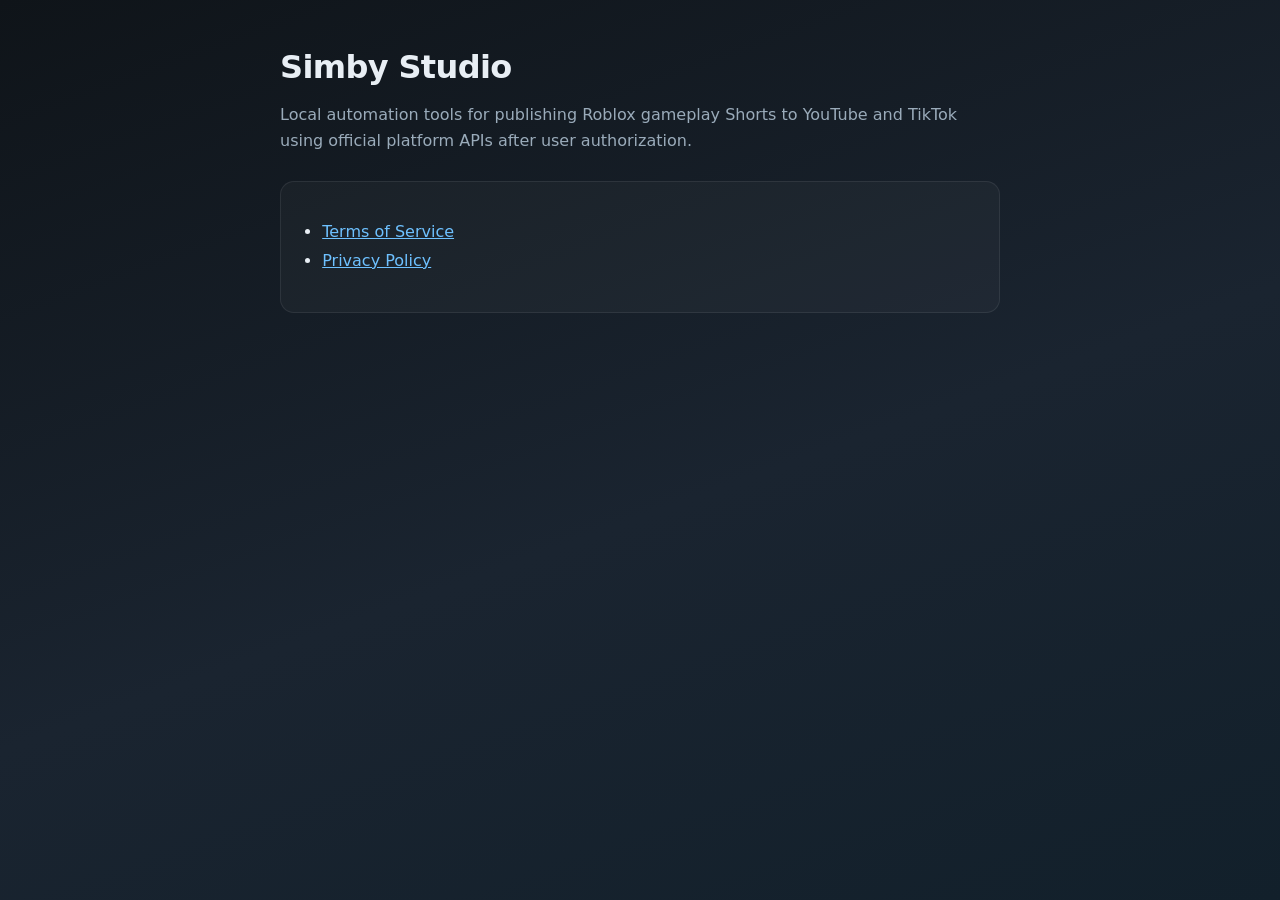
==== index.html @ 473ed8bf "Add Simby Studio Terms and Privacy pages for TikTok app URLs." ====
<!DOCTYPE html>
<html lang="en">
<head>
  <meta charset="utf-8" />
  <meta name="viewport" content="width=device-width, initial-scale=1" />
  <title>Simby Studio</title>
  <style>
    :root { color-scheme: light; --bg:#0f1419; --fg:#e8eef4; --muted:#9aabba; --accent:#6ec1ff; }
    body { margin:0; font-family: ui-sans-serif, system-ui, -apple-system, Segoe UI, Roboto, Helvetica, Arial, sans-serif; background:linear-gradient(160deg,#0f1419 0%,#1a2430 55%,#12202b 100%); color:var(--fg); min-height:100vh; }
    main { max-width:720px; margin:0 auto; padding:48px 20px 80px; }
    h1 { font-size:2rem; letter-spacing:-0.02em; margin:0 0 12px; }
    p { color:var(--muted); line-height:1.6; }
    a { color:var(--accent); }
    ul { line-height:1.8; padding-left:1.2rem; }
    .card { margin-top:28px; padding:20px 22px; border:1px solid rgba(255,255,255,.08); border-radius:14px; background:rgba(255,255,255,.03); }
  </style>
</head>
<body>
  <main>
    <h1>Simby Studio</h1>
    <p>Local automation tools for publishing Roblox gameplay Shorts to YouTube and TikTok using official platform APIs after user authorization.</p>
    <div class="card">
      <ul>
        <li><a href="./terms/">Terms of Service</a></li>
        <li><a href="./privacy/">Privacy Policy</a></li>
      </ul>
    </div>
  </main>
</body>
</html>
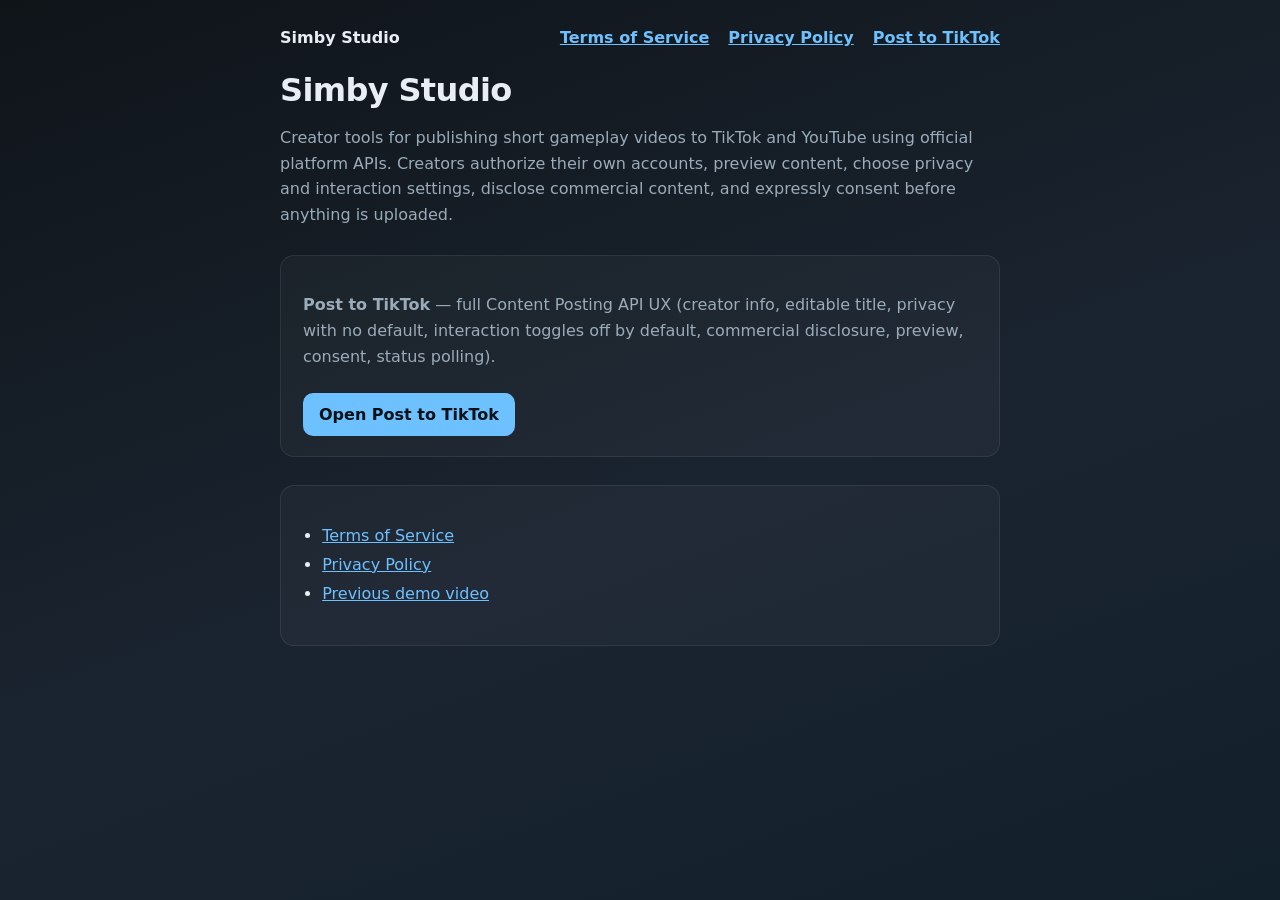
==== commit 6741baf8: "Fix TikTok Content Posting UX for audit resubmit. Privacy has no default, interactions off by defaul" ====
--- a/index.html
+++ b/index.html
@@ -7,22 +7,39 @@
   <style>
     :root { color-scheme: light; --bg:#0f1419; --fg:#e8eef4; --muted:#9aabba; --accent:#6ec1ff; }
     body { margin:0; font-family: ui-sans-serif, system-ui, -apple-system, Segoe UI, Roboto, Helvetica, Arial, sans-serif; background:linear-gradient(160deg,#0f1419 0%,#1a2430 55%,#12202b 100%); color:var(--fg); min-height:100vh; }
-    main { max-width:720px; margin:0 auto; padding:48px 20px 80px; }
+    header { max-width:720px; margin:0 auto; padding:28px 20px 0; display:flex; justify-content:space-between; gap:12px; flex-wrap:wrap; align-items:center; }
+    header nav a { color:var(--accent); margin-left:14px; font-weight:600; }
+    main { max-width:720px; margin:0 auto; padding:24px 20px 80px; }
     h1 { font-size:2rem; letter-spacing:-0.02em; margin:0 0 12px; }
     p { color:var(--muted); line-height:1.6; }
     a { color:var(--accent); }
     ul { line-height:1.8; padding-left:1.2rem; }
     .card { margin-top:28px; padding:20px 22px; border:1px solid rgba(255,255,255,.08); border-radius:14px; background:rgba(255,255,255,.03); }
+    .cta { display:inline-block; margin-top:8px; padding:12px 16px; border-radius:10px; background:var(--accent); color:#081018; font-weight:700; text-decoration:none; }
   </style>
 </head>
 <body>
+  <header>
+    <strong>Simby Studio</strong>
+    <!-- App Review: Privacy Policy + Terms must be visible without opening a menu -->
+    <nav>
+      <a href="./terms/">Terms of Service</a>
+      <a href="./privacy/">Privacy Policy</a>
+      <a href="./post/">Post to TikTok</a>
+    </nav>
+  </header>
   <main>
     <h1>Simby Studio</h1>
-    <p>Local automation tools for publishing Roblox gameplay Shorts to YouTube and TikTok using official platform APIs after user authorization.</p>
+    <p>Creator tools for publishing short gameplay videos to TikTok and YouTube using official platform APIs. Creators authorize their own accounts, preview content, choose privacy and interaction settings, disclose commercial content, and expressly consent before anything is uploaded.</p>
+    <div class="card">
+      <p><strong>Post to TikTok</strong> — full Content Posting API UX (creator info, editable title, privacy with no default, interaction toggles off by default, commercial disclosure, preview, consent, status polling).</p>
+      <a class="cta" href="./post/">Open Post to TikTok</a>
+    </div>
     <div class="card">
       <ul>
         <li><a href="./terms/">Terms of Service</a></li>
         <li><a href="./privacy/">Privacy Policy</a></li>
+        <li><a href="./demo/simby_studio_ui_login_upload_demo.mp4">Previous demo video</a></li>
       </ul>
     </div>
   </main>
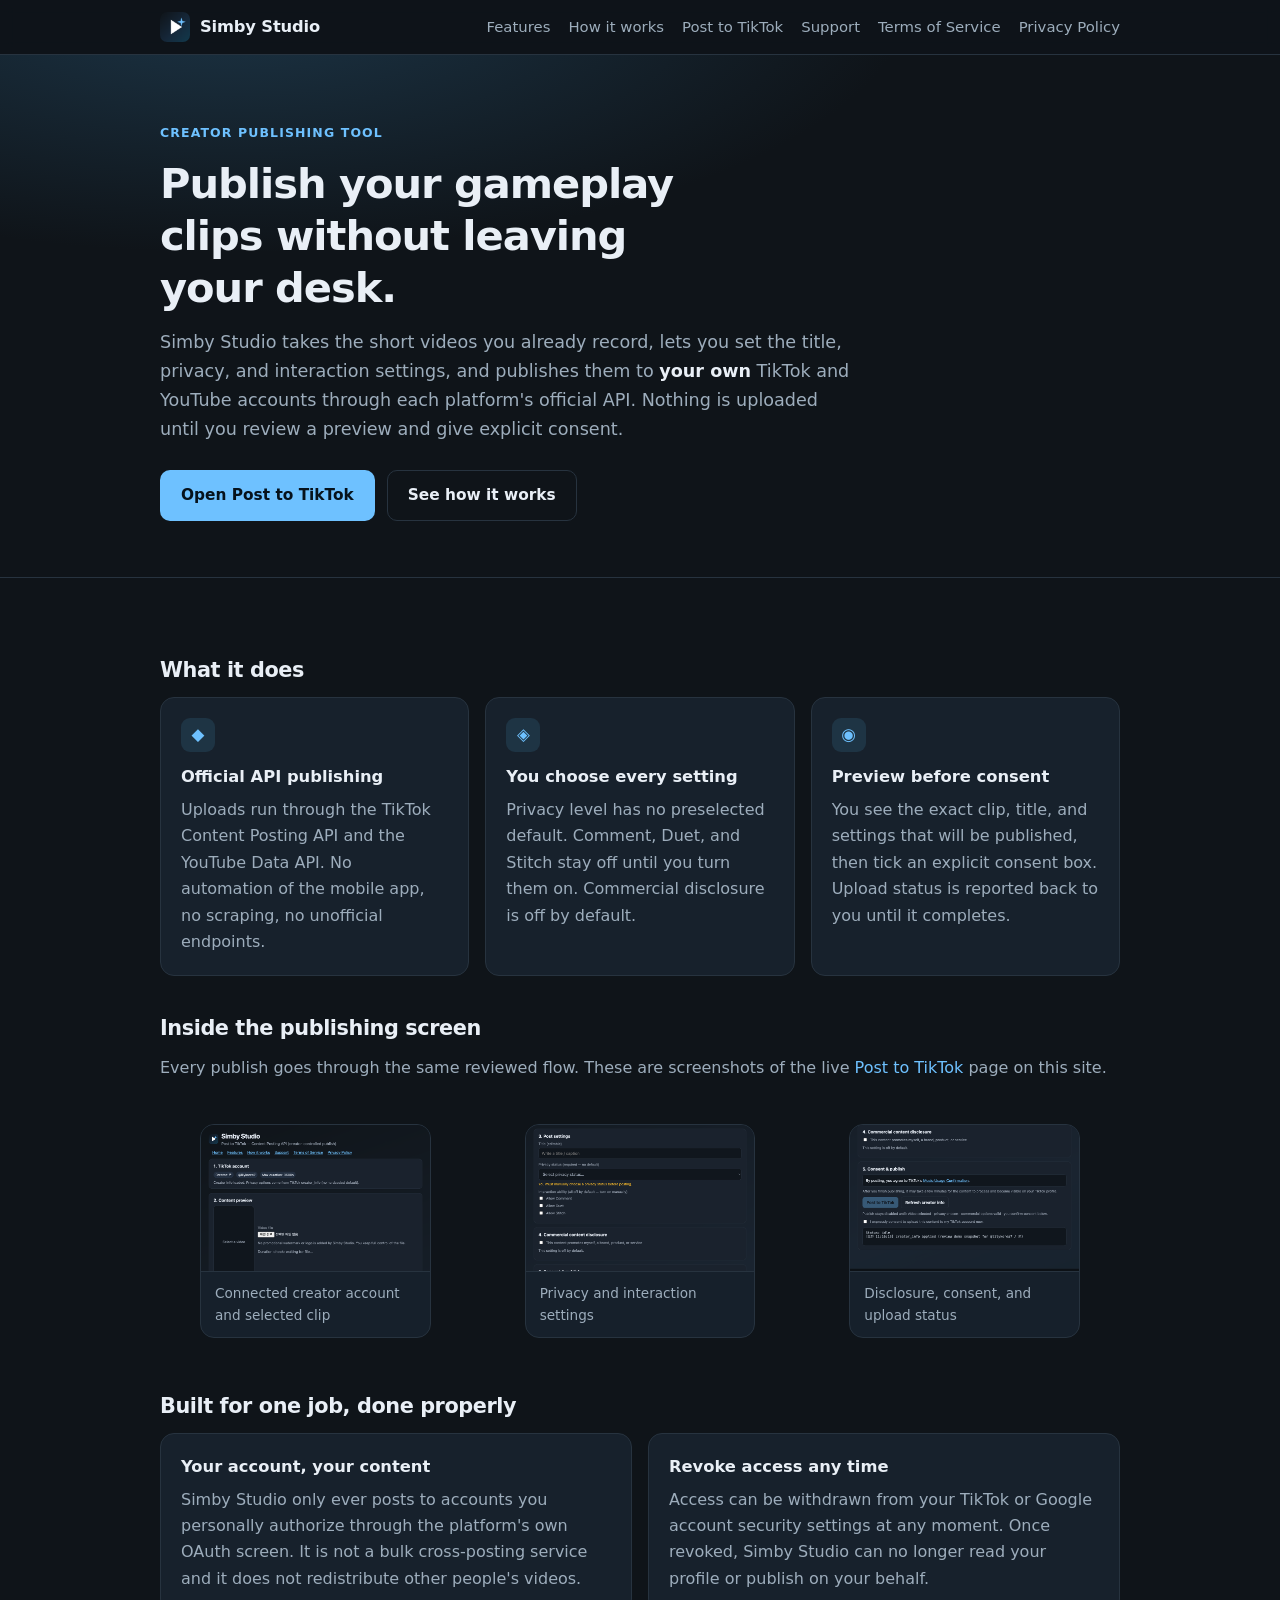
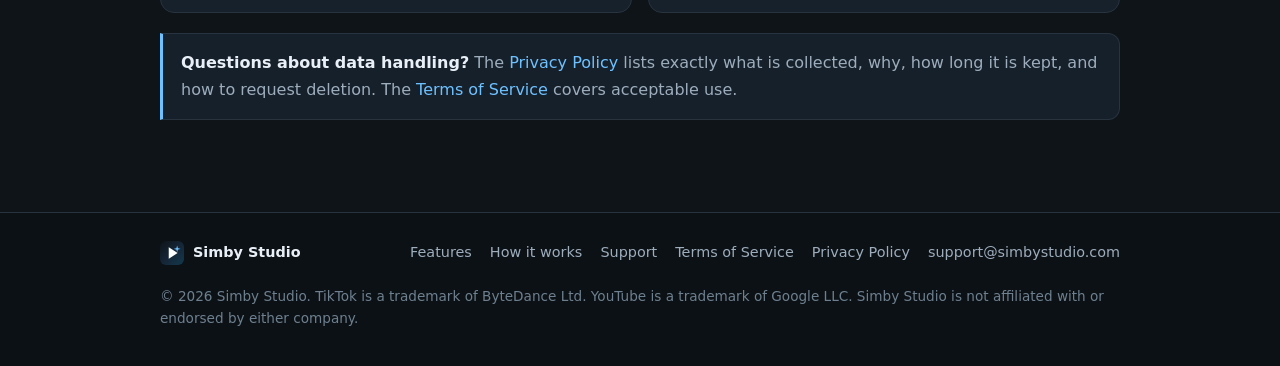
==== commit 2f1ff684: "Build out the full Simby Studio site for TikTok app review The previous submission was rejected for " ====
--- a/index.html
+++ b/index.html
@@ -4,44 +4,118 @@
   <meta charset="utf-8" />
   <meta name="viewport" content="width=device-width, initial-scale=1" />
   <title>Simby Studio</title>
-  <style>
-    :root { color-scheme: light; --bg:#0f1419; --fg:#e8eef4; --muted:#9aabba; --accent:#6ec1ff; }
-    body { margin:0; font-family: ui-sans-serif, system-ui, -apple-system, Segoe UI, Roboto, Helvetica, Arial, sans-serif; background:linear-gradient(160deg,#0f1419 0%,#1a2430 55%,#12202b 100%); color:var(--fg); min-height:100vh; }
-    header { max-width:720px; margin:0 auto; padding:28px 20px 0; display:flex; justify-content:space-between; gap:12px; flex-wrap:wrap; align-items:center; }
-    header nav a { color:var(--accent); margin-left:14px; font-weight:600; }
-    main { max-width:720px; margin:0 auto; padding:24px 20px 80px; }
-    h1 { font-size:2rem; letter-spacing:-0.02em; margin:0 0 12px; }
-    p { color:var(--muted); line-height:1.6; }
-    a { color:var(--accent); }
-    ul { line-height:1.8; padding-left:1.2rem; }
-    .card { margin-top:28px; padding:20px 22px; border:1px solid rgba(255,255,255,.08); border-radius:14px; background:rgba(255,255,255,.03); }
-    .cta { display:inline-block; margin-top:8px; padding:12px 16px; border-radius:10px; background:var(--accent); color:#081018; font-weight:700; text-decoration:none; }
-  </style>
+  <meta name="description" content="Simby Studio is a creator tool that publishes your own short gameplay videos to your own TikTok and YouTube accounts through the official platform APIs, with full control over privacy, interactions, and commercial disclosure." />
+  <link rel="icon" href="favicon.ico" sizes="any" />
+  <link rel="icon" type="image/png" sizes="192x192" href="icon-192.png" />
+  <link rel="apple-touch-icon" href="icon-192.png" />
+  <meta property="og:title" content="Simby Studio" />
+  <meta property="og:description" content="Publish your own short gameplay videos to TikTok and YouTube through the official platform APIs." />
+  <meta property="og:image" content="icon-512.png" />
+  <meta property="og:type" content="website" />
+  <link rel="stylesheet" href="assets/site.css" />
 </head>
 <body>
-  <header>
-    <strong>Simby Studio</strong>
-    <!-- App Review: Privacy Policy + Terms must be visible without opening a menu -->
-    <nav>
-      <a href="./terms/">Terms of Service</a>
-      <a href="./privacy/">Privacy Policy</a>
-      <a href="./post/">Post to TikTok</a>
-    </nav>
+  <header class="site-header">
+    <div class="inner">
+      <a class="brand" href="./">
+        <img src="icon-192.png" alt="Simby Studio" width="30" height="30" />
+        <span>Simby Studio</span>
+      </a>
+      <nav class="site-nav">
+        <a href="features/">Features</a>
+        <a href="how-it-works/">How it works</a>
+        <a href="post/">Post to TikTok</a>
+        <a href="support/">Support</a>
+        <a href="terms/">Terms of Service</a>
+        <a href="privacy-policy/">Privacy Policy</a>
+      </nav>
+    </div>
   </header>
+
   <main>
-    <h1>Simby Studio</h1>
-    <p>Creator tools for publishing short gameplay videos to TikTok and YouTube using official platform APIs. Creators authorize their own accounts, preview content, choose privacy and interaction settings, disclose commercial content, and expressly consent before anything is uploaded.</p>
-    <div class="card">
-      <p><strong>Post to TikTok</strong> — full Content Posting API UX (creator info, editable title, privacy with no default, interaction toggles off by default, commercial disclosure, preview, consent, status polling).</p>
-      <a class="cta" href="./post/">Open Post to TikTok</a>
-    </div>
-    <div class="card">
-      <ul>
-        <li><a href="./terms/">Terms of Service</a></li>
-        <li><a href="./privacy/">Privacy Policy</a></li>
-        <li><a href="./demo/simby_studio_ui_login_upload_demo.mp4">Previous demo video</a></li>
-      </ul>
+    <section class="hero">
+      <div class="wrap">
+        <span class="eyebrow">Creator publishing tool</span>
+        <h1>Publish your gameplay clips without leaving your desk.</h1>
+        <p class="lead">Simby Studio takes the short videos you already record, lets you set the title, privacy, and interaction settings, and publishes them to <strong>your own</strong> TikTok and YouTube accounts through each platform's official API. Nothing is uploaded until you review a preview and give explicit consent.</p>
+        <div class="cta-row">
+          <a class="btn btn-primary" href="post/">Open Post to TikTok</a>
+          <a class="btn btn-ghost" href="how-it-works/">See how it works</a>
+        </div>
+      </div>
+    </section>
+
+    <div class="wrap">
+      <h2>What it does</h2>
+      <div class="grid grid-3">
+        <div class="card">
+          <div class="ico">◆</div>
+          <h3>Official API publishing</h3>
+          <p>Uploads run through the TikTok Content Posting API and the YouTube Data API. No automation of the mobile app, no scraping, no unofficial endpoints.</p>
+        </div>
+        <div class="card">
+          <div class="ico">◈</div>
+          <h3>You choose every setting</h3>
+          <p>Privacy level has no preselected default. Comment, Duet, and Stitch stay off until you turn them on. Commercial disclosure is off by default.</p>
+        </div>
+        <div class="card">
+          <div class="ico">◉</div>
+          <h3>Preview before consent</h3>
+          <p>You see the exact clip, title, and settings that will be published, then tick an explicit consent box. Upload status is reported back to you until it completes.</p>
+        </div>
+      </div>
+
+      <h2>Inside the publishing screen</h2>
+      <p>Every publish goes through the same reviewed flow. These are screenshots of the live <a href="post/">Post to TikTok</a> page on this site.</p>
+      <div class="shots">
+        <figure class="shot">
+          <img src="assets/shot-1.png" alt="Simby Studio publishing screen showing the connected TikTok creator account and the selected video" width="900" height="575" loading="lazy" />
+          <figcaption>Connected creator account and selected clip</figcaption>
+        </figure>
+        <figure class="shot">
+          <img src="assets/shot-2.png" alt="Privacy level selector with no default and interaction toggles that are off by default" width="900" height="575" loading="lazy" />
+          <figcaption>Privacy and interaction settings</figcaption>
+        </figure>
+        <figure class="shot">
+          <img src="assets/shot-3.png" alt="Commercial content disclosure, consent checkbox, and upload status log" width="900" height="575" loading="lazy" />
+          <figcaption>Disclosure, consent, and upload status</figcaption>
+        </figure>
+      </div>
+
+      <h2>Built for one job, done properly</h2>
+      <div class="grid grid-2">
+        <div class="card">
+          <h3>Your account, your content</h3>
+          <p>Simby Studio only ever posts to accounts you personally authorize through the platform's own OAuth screen. It is not a bulk cross-posting service and it does not redistribute other people's videos.</p>
+        </div>
+        <div class="card">
+          <h3>Revoke access any time</h3>
+          <p>Access can be withdrawn from your TikTok or Google account security settings at any moment. Once revoked, Simby Studio can no longer read your profile or publish on your behalf.</p>
+        </div>
+      </div>
+
+      <div class="callout">
+        <p><strong>Questions about data handling?</strong> The <a href="privacy-policy/">Privacy Policy</a> lists exactly what is collected, why, how long it is kept, and how to request deletion. The <a href="terms/">Terms of Service</a> covers acceptable use.</p>
+      </div>
     </div>
   </main>
+
+  <footer class="site-footer">
+    <div class="inner">
+      <div class="fbrand">
+        <img src="icon-192.png" alt="Simby Studio" width="24" height="24" />
+        <span>Simby Studio</span>
+      </div>
+      <nav>
+        <a href="features/">Features</a>
+        <a href="how-it-works/">How it works</a>
+        <a href="support/">Support</a>
+        <a href="terms/">Terms of Service</a>
+        <a href="privacy-policy/">Privacy Policy</a>
+        <a href="mailto:support@simbystudio.com">support@simbystudio.com</a>
+      </nav>
+      <p class="copy">© 2026 Simby Studio. TikTok is a trademark of ByteDance Ltd. YouTube is a trademark of Google LLC. Simby Studio is not affiliated with or endorsed by either company.</p>
+    </div>
+  </footer>
 </body>
 </html>
--- a/assets/site.css
+++ b/assets/site.css
@@ -0,0 +1,255 @@
+:root {
+  color-scheme: dark;
+  --bg: #0f1419;
+  --bg-2: #16202b;
+  --card: #17212c;
+  --line: #27333f;
+  --fg: #e9eff6;
+  --muted: #9dadbc;
+  --accent: #6ec1ff;
+  --accent-ink: #06121c;
+  --ok: #3ecf8e;
+  --maxw: 1000px;
+}
+
+* { box-sizing: border-box; }
+
+html { scroll-behavior: smooth; }
+
+body {
+  margin: 0;
+  font-family: ui-sans-serif, system-ui, -apple-system, "Segoe UI", Roboto, Helvetica, Arial, "Apple SD Gothic Neo", sans-serif;
+  background: var(--bg);
+  color: var(--fg);
+  line-height: 1.65;
+  -webkit-font-smoothing: antialiased;
+  display: flex;
+  flex-direction: column;
+  min-height: 100vh;
+}
+
+a { color: var(--accent); text-decoration: none; }
+a:hover { text-decoration: underline; }
+
+/* ---------- header ---------- */
+
+.site-header {
+  border-bottom: 1px solid var(--line);
+  background: rgba(15, 20, 25, .92);
+  backdrop-filter: saturate(140%) blur(8px);
+  position: sticky;
+  top: 0;
+  z-index: 20;
+}
+
+.site-header .inner {
+  max-width: var(--maxw);
+  margin: 0 auto;
+  padding: 12px 20px;
+  display: flex;
+  align-items: center;
+  justify-content: space-between;
+  gap: 16px;
+  flex-wrap: wrap;
+}
+
+.brand {
+  display: flex;
+  align-items: center;
+  gap: 10px;
+  color: var(--fg);
+  font-weight: 700;
+  font-size: 1.02rem;
+  letter-spacing: -.01em;
+}
+.brand:hover { text-decoration: none; }
+.brand img { display: block; border-radius: 7px; }
+
+.site-nav {
+  display: flex;
+  align-items: center;
+  gap: 18px;
+  flex-wrap: wrap;
+  font-size: .93rem;
+}
+.site-nav a { color: var(--muted); font-weight: 500; }
+.site-nav a:hover, .site-nav a[aria-current="page"] { color: var(--fg); }
+
+/* ---------- layout ---------- */
+
+main { flex: 1 0 auto; }
+
+.wrap {
+  max-width: var(--maxw);
+  margin: 0 auto;
+  padding: 40px 20px 72px;
+}
+
+.wrap.narrow { max-width: 760px; }
+
+h1 { font-size: 2.1rem; line-height: 1.25; letter-spacing: -.025em; margin: 0 0 14px; }
+h2 { font-size: 1.3rem; letter-spacing: -.02em; margin: 2.2rem 0 .6rem; }
+h3 { font-size: 1.02rem; margin: 0 0 6px; }
+p { color: var(--muted); margin: 0 0 14px; }
+li { color: var(--muted); }
+strong { color: var(--fg); }
+
+.lead { font-size: 1.1rem; color: var(--muted); max-width: 62ch; }
+
+/* ---------- hero ---------- */
+
+.hero {
+  border-bottom: 1px solid var(--line);
+  background: radial-gradient(1100px 420px at 18% -12%, #1c3547 0%, transparent 62%), var(--bg);
+}
+.hero .wrap { padding-top: 64px; padding-bottom: 56px; }
+.hero h1 { font-size: 2.6rem; max-width: 18ch; }
+
+.eyebrow {
+  display: inline-block;
+  font-size: .78rem;
+  font-weight: 700;
+  letter-spacing: .09em;
+  text-transform: uppercase;
+  color: var(--accent);
+  margin-bottom: 14px;
+}
+
+.cta-row { display: flex; gap: 12px; flex-wrap: wrap; margin-top: 26px; }
+
+.btn {
+  display: inline-block;
+  padding: 12px 20px;
+  border-radius: 10px;
+  font-weight: 700;
+  font-size: .96rem;
+  border: 1px solid transparent;
+}
+.btn:hover { text-decoration: none; }
+.btn-primary { background: var(--accent); color: var(--accent-ink); }
+.btn-primary:hover { background: #8ccfff; }
+.btn-ghost { border-color: var(--line); color: var(--fg); background: transparent; }
+.btn-ghost:hover { border-color: var(--accent); }
+
+/* ---------- grid / cards ---------- */
+
+.grid { display: grid; gap: 16px; }
+.grid-3 { grid-template-columns: repeat(3, 1fr); }
+.grid-2 { grid-template-columns: repeat(2, 1fr); }
+
+.card {
+  background: var(--card);
+  border: 1px solid var(--line);
+  border-radius: 14px;
+  padding: 20px;
+}
+.card p:last-child { margin-bottom: 0; }
+
+.card .ico {
+  width: 34px; height: 34px;
+  display: flex; align-items: center; justify-content: center;
+  border-radius: 9px;
+  background: #1e3444;
+  color: var(--accent);
+  font-size: 1.05rem;
+  margin-bottom: 12px;
+}
+
+/* ---------- steps ---------- */
+
+.steps { counter-reset: step; display: grid; gap: 14px; margin: 22px 0 0; padding: 0; list-style: none; }
+.steps > li {
+  counter-increment: step;
+  background: var(--card);
+  border: 1px solid var(--line);
+  border-radius: 14px;
+  padding: 18px 20px 18px 62px;
+  position: relative;
+  color: var(--muted);
+}
+.steps > li::before {
+  content: counter(step);
+  position: absolute;
+  left: 18px; top: 18px;
+  width: 28px; height: 28px;
+  border-radius: 50%;
+  background: var(--accent);
+  color: var(--accent-ink);
+  font-weight: 800;
+  font-size: .88rem;
+  display: flex; align-items: center; justify-content: center;
+}
+.steps h3 { color: var(--fg); }
+
+/* ---------- shots ---------- */
+
+.shots { display: grid; grid-template-columns: repeat(3, 1fr); gap: 14px; margin-top: 26px; }
+.shot {
+  border: 1px solid var(--line);
+  border-radius: 14px;
+  overflow: hidden;
+  background: var(--bg-2);
+}
+.shot img { display: block; width: 100%; height: auto; }
+.shot figcaption { padding: 10px 14px; font-size: .85rem; color: var(--muted); border-top: 1px solid var(--line); }
+
+/* ---------- misc blocks ---------- */
+
+.callout {
+  border: 1px solid var(--line);
+  border-left: 3px solid var(--accent);
+  background: var(--bg-2);
+  border-radius: 0 12px 12px 0;
+  padding: 16px 18px;
+  margin: 20px 0;
+}
+.callout p:last-child { margin-bottom: 0; }
+
+table.data { width: 100%; border-collapse: collapse; margin: 14px 0 20px; font-size: .94rem; }
+table.data th, table.data td { text-align: left; padding: 11px 12px; border-bottom: 1px solid var(--line); vertical-align: top; }
+table.data th { color: var(--fg); font-weight: 700; }
+table.data td { color: var(--muted); }
+
+.faq { border-top: 1px solid var(--line); margin-top: 8px; }
+.faq details { border-bottom: 1px solid var(--line); padding: 14px 0; }
+.faq summary { cursor: pointer; font-weight: 600; color: var(--fg); list-style: none; }
+.faq summary::-webkit-details-marker { display: none; }
+.faq summary::before { content: "+ "; color: var(--accent); font-weight: 800; }
+.faq details[open] summary::before { content: "− "; }
+.faq p { margin: 10px 0 0; }
+
+.meta { color: #8698a8; font-size: .92rem; }
+
+/* ---------- footer ---------- */
+
+.site-footer {
+  flex-shrink: 0;
+  border-top: 1px solid var(--line);
+  background: #0c1116;
+}
+.site-footer .inner {
+  max-width: var(--maxw);
+  margin: 0 auto;
+  padding: 28px 20px 36px;
+  display: flex;
+  justify-content: space-between;
+  gap: 20px;
+  flex-wrap: wrap;
+  font-size: .9rem;
+}
+.site-footer .fbrand { display: flex; align-items: center; gap: 9px; color: var(--fg); font-weight: 700; }
+.site-footer .fbrand img { display: block; border-radius: 6px; }
+.site-footer nav { display: flex; gap: 18px; flex-wrap: wrap; align-items: center; }
+.site-footer nav a { color: var(--muted); }
+.site-footer nav a:hover { color: var(--fg); }
+.site-footer .copy { color: #6e808f; width: 100%; margin: 0; font-size: .85rem; }
+
+/* ---------- responsive ---------- */
+
+@media (max-width: 780px) {
+  .grid-3, .grid-2, .shots { grid-template-columns: 1fr; }
+  .hero h1 { font-size: 2rem; }
+  h1 { font-size: 1.8rem; }
+  .site-header .inner { padding: 10px 16px; }
+  .site-nav { gap: 14px; font-size: .88rem; }
+}
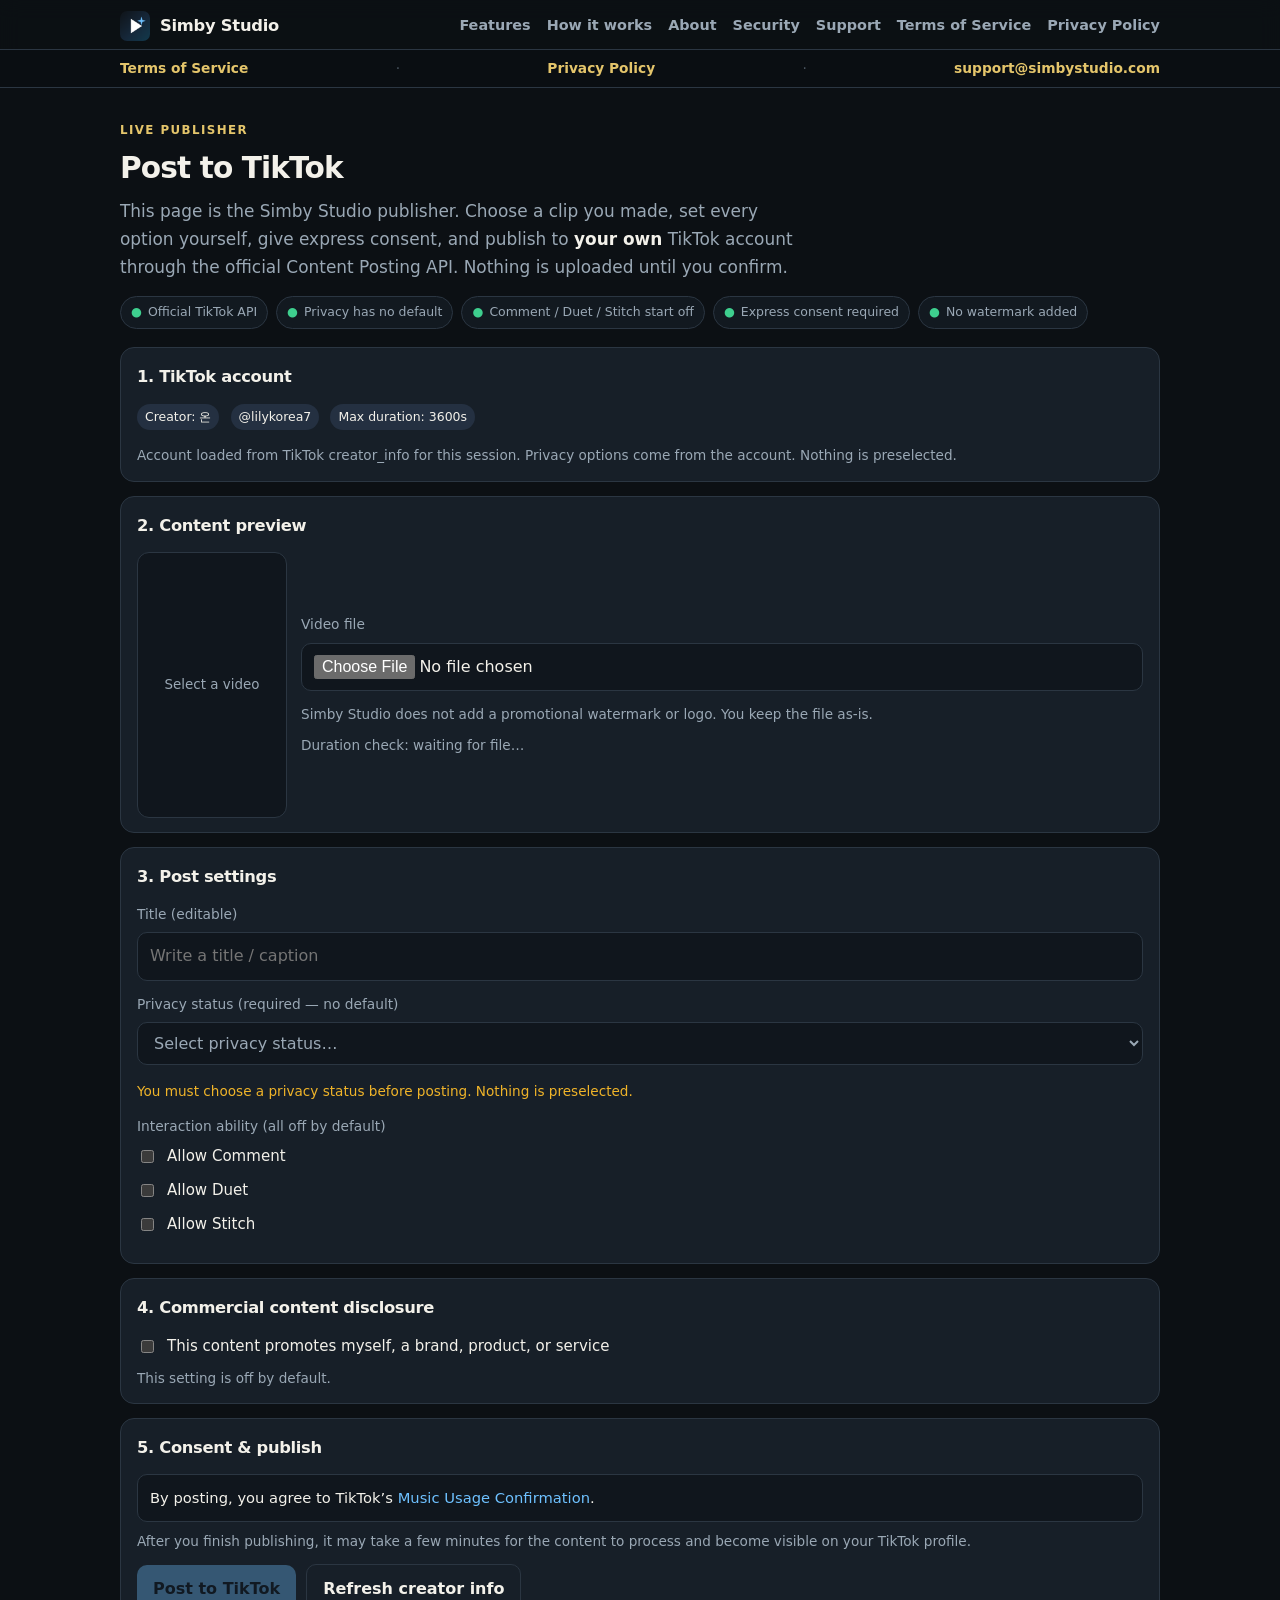
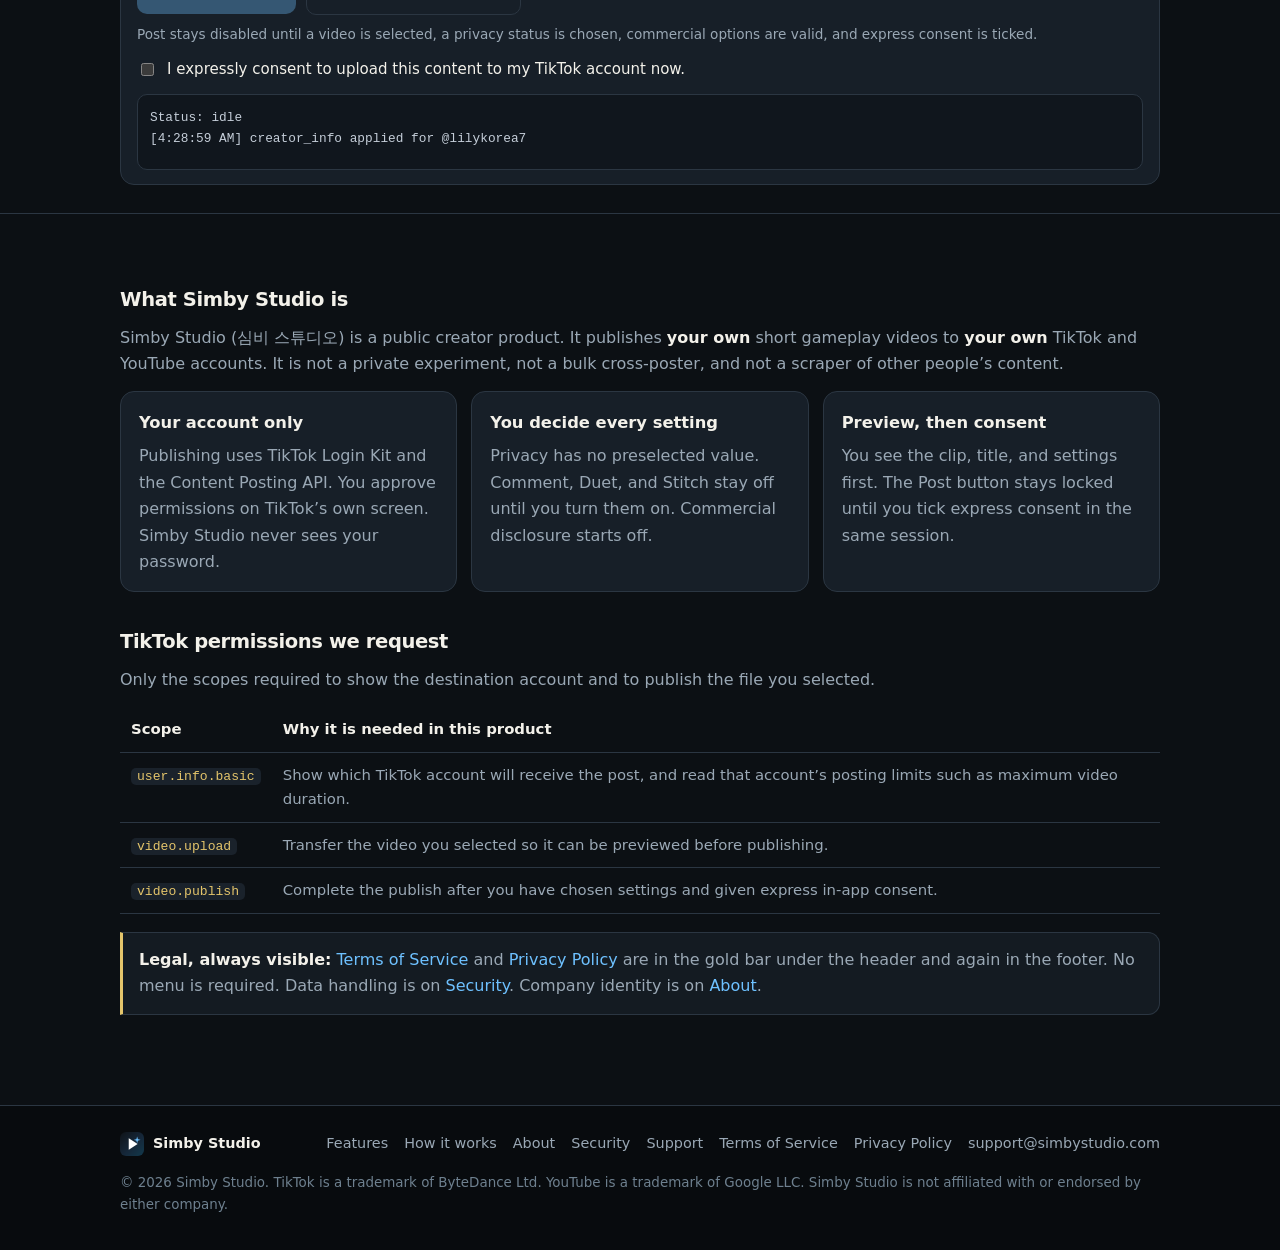
==== commit ea8ef2d9: "Make the homepage the live TikTok publisher for app review. Reviewers rejected the site as a landing" ====
--- a/index.html
+++ b/index.html
@@ -4,98 +4,217 @@
   <meta charset="utf-8" />
   <meta name="viewport" content="width=device-width, initial-scale=1" />
   <title>Simby Studio</title>
-  <meta name="description" content="Simby Studio is a creator tool that publishes your own short gameplay videos to your own TikTok and YouTube accounts through the official platform APIs, with full control over privacy, interactions, and commercial disclosure." />
+  <meta name="description" content="Simby Studio is a live creator publisher. Post your own gameplay clips to your own TikTok account through the official Content Posting API, with no default privacy, off-by-default interactions, commercial disclosure, preview, and express consent." />
+  <link rel="canonical" href="https://simbystudio.com/" />
   <link rel="icon" href="favicon.ico" sizes="any" />
   <link rel="icon" type="image/png" sizes="192x192" href="icon-192.png" />
   <link rel="apple-touch-icon" href="icon-192.png" />
   <meta property="og:title" content="Simby Studio" />
-  <meta property="og:description" content="Publish your own short gameplay videos to TikTok and YouTube through the official platform APIs." />
-  <meta property="og:image" content="icon-512.png" />
+  <meta property="og:description" content="Live publisher for your own TikTok account. Official Content Posting API. You choose every setting." />
+  <meta property="og:image" content="https://simbystudio.com/icon-512.png" />
   <meta property="og:type" content="website" />
+  <meta property="og:url" content="https://simbystudio.com/" />
   <link rel="stylesheet" href="assets/site.css" />
+  <link rel="stylesheet" href="assets/publisher.css" />
+  <script type="application/ld+json">
+  {
+    "@context": "https://schema.org",
+    "@type": "SoftwareApplication",
+    "name": "Simby Studio",
+    "alternateName": "심비 스튜디오",
+    "url": "https://simbystudio.com",
+    "applicationCategory": "MultimediaApplication",
+    "operatingSystem": "Web, macOS, Windows",
+    "description": "Creator tool that publishes your own short gameplay videos to your own TikTok and YouTube accounts through official platform APIs.",
+    "offers": { "@type": "Offer", "price": "0", "priceCurrency": "USD" },
+    "publisher": {
+      "@type": "Organization",
+      "name": "Simby Studio",
+      "url": "https://simbystudio.com",
+      "email": "support@simbystudio.com"
+    }
+  }
+  </script>
 </head>
 <body>
+  <a class="skip" href="#publisher">Skip to publisher</a>
+
   <header class="site-header">
     <div class="inner">
-      <a class="brand" href="./">
-        <img src="icon-192.png" alt="Simby Studio" width="30" height="30" />
+      <a class="brand" href="./" aria-current="page">
+        <img src="icon-192.png" alt="" width="30" height="30" />
         <span>Simby Studio</span>
       </a>
-      <nav class="site-nav">
+      <nav class="site-nav" aria-label="Primary">
         <a href="features/">Features</a>
         <a href="how-it-works/">How it works</a>
-        <a href="post/">Post to TikTok</a>
+        <a href="about/">About</a>
+        <a href="security/">Security</a>
         <a href="support/">Support</a>
         <a href="terms/">Terms of Service</a>
         <a href="privacy-policy/">Privacy Policy</a>
       </nav>
     </div>
+    <div class="legal-bar">
+      <div class="inner">
+        <a href="terms/">Terms of Service</a>
+        <span class="sep" aria-hidden="true">·</span>
+        <a href="privacy-policy/">Privacy Policy</a>
+        <span class="sep" aria-hidden="true">·</span>
+        <a href="mailto:support@simbystudio.com">support@simbystudio.com</a>
+      </div>
+    </div>
   </header>
 
   <main>
-    <section class="hero">
+    <section class="product-stage">
       <div class="wrap">
-        <span class="eyebrow">Creator publishing tool</span>
-        <h1>Publish your gameplay clips without leaving your desk.</h1>
-        <p class="lead">Simby Studio takes the short videos you already record, lets you set the title, privacy, and interaction settings, and publishes them to <strong>your own</strong> TikTok and YouTube accounts through each platform's official API. Nothing is uploaded until you review a preview and give explicit consent.</p>
-        <div class="cta-row">
-          <a class="btn btn-primary" href="post/">Open Post to TikTok</a>
-          <a class="btn btn-ghost" href="how-it-works/">See how it works</a>
+        <div class="product-head">
+          <span class="kicker">Live publisher</span>
+          <h1>Post to TikTok</h1>
+          <p class="lead">This page is the Simby Studio publisher. Choose a clip you made, set every option yourself, give express consent, and publish to <strong>your own</strong> TikTok account through the official Content Posting API. Nothing is uploaded until you confirm.</p>
+          <div class="trust-row">
+            <span class="chip"><b>●</b> Official TikTok API</span>
+            <span class="chip"><b>●</b> Privacy has no default</span>
+            <span class="chip"><b>●</b> Comment / Duet / Stitch start off</span>
+            <span class="chip"><b>●</b> Express consent required</span>
+            <span class="chip"><b>●</b> No watermark added</span>
+          </div>
+        </div>
+
+        <div id="publisher" class="pub">
+          <section class="pub-card" id="creatorCard">
+            <h2>1. TikTok account</h2>
+            <div>
+              <span class="pub-pill" id="nickPill">Creator: —</span>
+              <span class="pub-pill" id="userPill">@—</span>
+              <span class="pub-pill" id="durPill">Max duration: —</span>
+            </div>
+            <p class="pub-note" id="creatorNote">Loading creator info from TikTok…</p>
+            <p class="pub-warn" id="capWarn" hidden>Posting limit reached for this creator. Try again later.</p>
+          </section>
+
+          <section class="pub-card">
+            <h2>2. Content preview</h2>
+            <div class="pub-preview">
+              <div class="pub-thumb" id="thumb">
+                <video id="previewVideo" muted playsinline controls preload="metadata" hidden></video>
+                <span id="thumbLabel">Select a video</span>
+              </div>
+              <div>
+                <div class="pub-row">
+                  <label class="field" for="file">Video file</label>
+                  <input id="file" type="file" accept="video/*" />
+                </div>
+                <p class="pub-note">Simby Studio does not add a promotional watermark or logo. You keep the file as-is.</p>
+                <p class="pub-note" id="durationLine">Duration check: waiting for file…</p>
+              </div>
+            </div>
+          </section>
+
+          <section class="pub-card">
+            <h2>3. Post settings</h2>
+            <div class="pub-row">
+              <label class="field" for="title">Title (editable)</label>
+              <input id="title" type="text" maxlength="2200" placeholder="Write a title / caption" value="" />
+            </div>
+            <div class="pub-row">
+              <label class="field" for="privacy">Privacy status (required — no default)</label>
+              <select id="privacy" required>
+                <option value="" selected disabled>Select privacy status…</option>
+              </select>
+              <span class="pub-warn" id="privacyHint">You must choose a privacy status before posting. Nothing is preselected.</span>
+            </div>
+            <div class="pub-row">
+              <label class="field">Interaction ability (all off by default)</label>
+              <div class="pub-toggles">
+                <label class="pub-toggle"><input type="checkbox" id="allowComment" /> <span>Allow Comment</span></label>
+                <label class="pub-toggle"><input type="checkbox" id="allowDuet" /> <span>Allow Duet</span></label>
+                <label class="pub-toggle"><input type="checkbox" id="allowStitch" /> <span>Allow Stitch</span></label>
+              </div>
+            </div>
+          </section>
+
+          <section class="pub-card">
+            <h2>4. Commercial content disclosure</h2>
+            <label class="pub-toggle">
+              <input type="checkbox" id="commercialToggle" />
+              <span>This content promotes myself, a brand, product, or service</span>
+            </label>
+            <p class="pub-note">This setting is off by default.</p>
+            <div class="pub-brand" id="brandBox">
+              <label class="pub-toggle"><input type="checkbox" id="yourBrand" /> <span>Your brand — promoting yourself / your business (labeled “Promotional content”)</span></label>
+              <label class="pub-toggle"><input type="checkbox" id="brandedContent" /> <span>Branded content — promoting another brand / third party (labeled “Paid partnership”)</span></label>
+              <p class="pub-warn" id="brandHint" hidden>Indicate whether the content promotes yourself, a third party, or both.</p>
+              <p class="pub-warn" id="privateBrandWarn" hidden>Branded content visibility cannot be set to private.</p>
+            </div>
+          </section>
+
+          <section class="pub-card">
+            <h2>5. Consent &amp; publish</h2>
+            <div class="pub-declare" id="declareText">
+              By posting, you agree to TikTok’s
+              <a href="https://www.tiktok.com/legal/page/global/music-usage-confirmation/en" target="_blank" rel="noopener">Music Usage Confirmation</a>.
+            </div>
+            <p class="pub-note">After you finish publishing, it may take a few minutes for the content to process and become visible on your TikTok profile.</p>
+            <div class="pub-actions">
+              <button class="primary" id="publishBtn" type="button" disabled>Post to TikTok</button>
+              <button class="ghost" id="refreshBtn" type="button">Refresh creator info</button>
+            </div>
+            <p class="pub-note" id="gateNote">Post stays disabled until a video is selected, a privacy status is chosen, commercial options are valid, and express consent is ticked.</p>
+            <label class="pub-toggle" style="margin-top:12px">
+              <input type="checkbox" id="expressConsent" />
+              <span>I expressly consent to upload this content to my TikTok account now.</span>
+            </label>
+            <div class="pub-log" id="statusLog">Status: idle</div>
+          </section>
         </div>
       </div>
     </section>
 
     <div class="wrap">
-      <h2>What it does</h2>
+      <h2>What Simby Studio is</h2>
+      <p>Simby Studio (심비 스튜디오) is a public creator product. It publishes <strong>your own</strong> short gameplay videos to <strong>your own</strong> TikTok and YouTube accounts. It is not a private experiment, not a bulk cross-poster, and not a scraper of other people’s content.</p>
+
       <div class="grid grid-3">
         <div class="card">
-          <div class="ico">◆</div>
-          <h3>Official API publishing</h3>
-          <p>Uploads run through the TikTok Content Posting API and the YouTube Data API. No automation of the mobile app, no scraping, no unofficial endpoints.</p>
+          <h3>Your account only</h3>
+          <p>Publishing uses TikTok Login Kit and the Content Posting API. You approve permissions on TikTok’s own screen. Simby Studio never sees your password.</p>
         </div>
         <div class="card">
-          <div class="ico">◈</div>
-          <h3>You choose every setting</h3>
-          <p>Privacy level has no preselected default. Comment, Duet, and Stitch stay off until you turn them on. Commercial disclosure is off by default.</p>
+          <h3>You decide every setting</h3>
+          <p>Privacy has no preselected value. Comment, Duet, and Stitch stay off until you turn them on. Commercial disclosure starts off.</p>
         </div>
         <div class="card">
-          <div class="ico">◉</div>
-          <h3>Preview before consent</h3>
-          <p>You see the exact clip, title, and settings that will be published, then tick an explicit consent box. Upload status is reported back to you until it completes.</p>
-        </div>
-      </div>
-
-      <h2>Inside the publishing screen</h2>
-      <p>Every publish goes through the same reviewed flow. These are screenshots of the live <a href="post/">Post to TikTok</a> page on this site.</p>
-      <div class="shots">
-        <figure class="shot">
-          <img src="assets/shot-1.png" alt="Simby Studio publishing screen showing the connected TikTok creator account and the selected video" width="900" height="575" loading="lazy" />
-          <figcaption>Connected creator account and selected clip</figcaption>
-        </figure>
-        <figure class="shot">
-          <img src="assets/shot-2.png" alt="Privacy level selector with no default and interaction toggles that are off by default" width="900" height="575" loading="lazy" />
-          <figcaption>Privacy and interaction settings</figcaption>
-        </figure>
-        <figure class="shot">
-          <img src="assets/shot-3.png" alt="Commercial content disclosure, consent checkbox, and upload status log" width="900" height="575" loading="lazy" />
-          <figcaption>Disclosure, consent, and upload status</figcaption>
-        </figure>
-      </div>
-
-      <h2>Built for one job, done properly</h2>
-      <div class="grid grid-2">
-        <div class="card">
-          <h3>Your account, your content</h3>
-          <p>Simby Studio only ever posts to accounts you personally authorize through the platform's own OAuth screen. It is not a bulk cross-posting service and it does not redistribute other people's videos.</p>
-        </div>
-        <div class="card">
-          <h3>Revoke access any time</h3>
-          <p>Access can be withdrawn from your TikTok or Google account security settings at any moment. Once revoked, Simby Studio can no longer read your profile or publish on your behalf.</p>
-        </div>
-      </div>
+          <h3>Preview, then consent</h3>
+          <p>You see the clip, title, and settings first. The Post button stays locked until you tick express consent in the same session.</p>
+        </div>
+      </div>
+
+      <h2>TikTok permissions we request</h2>
+      <p>Only the scopes required to show the destination account and to publish the file you selected.</p>
+      <table class="data">
+        <thead>
+          <tr><th>Scope</th><th>Why it is needed in this product</th></tr>
+        </thead>
+        <tbody>
+          <tr>
+            <td><code>user.info.basic</code></td>
+            <td>Show which TikTok account will receive the post, and read that account’s posting limits such as maximum video duration.</td>
+          </tr>
+          <tr>
+            <td><code>video.upload</code></td>
+            <td>Transfer the video you selected so it can be previewed before publishing.</td>
+          </tr>
+          <tr>
+            <td><code>video.publish</code></td>
+            <td>Complete the publish after you have chosen settings and given express in-app consent.</td>
+          </tr>
+        </tbody>
+      </table>
 
       <div class="callout">
-        <p><strong>Questions about data handling?</strong> The <a href="privacy-policy/">Privacy Policy</a> lists exactly what is collected, why, how long it is kept, and how to request deletion. The <a href="terms/">Terms of Service</a> covers acceptable use.</p>
+        <p><strong>Legal, always visible:</strong> <a href="terms/">Terms of Service</a> and <a href="privacy-policy/">Privacy Policy</a> are in the gold bar under the header and again in the footer. No menu is required. Data handling is on <a href="security/">Security</a>. Company identity is on <a href="about/">About</a>.</p>
       </div>
     </div>
   </main>
@@ -103,12 +222,14 @@
   <footer class="site-footer">
     <div class="inner">
       <div class="fbrand">
-        <img src="icon-192.png" alt="Simby Studio" width="24" height="24" />
+        <img src="icon-192.png" alt="" width="24" height="24" />
         <span>Simby Studio</span>
       </div>
-      <nav>
+      <nav aria-label="Footer">
         <a href="features/">Features</a>
         <a href="how-it-works/">How it works</a>
+        <a href="about/">About</a>
+        <a href="security/">Security</a>
         <a href="support/">Support</a>
         <a href="terms/">Terms of Service</a>
         <a href="privacy-policy/">Privacy Policy</a>
@@ -117,5 +238,6 @@
       <p class="copy">© 2026 Simby Studio. TikTok is a trademark of ByteDance Ltd. YouTube is a trademark of Google LLC. Simby Studio is not affiliated with or endorsed by either company.</p>
     </div>
   </footer>
+  <script src="assets/publisher.js"></script>
 </body>
 </html>
--- a/assets/site.css
+++ b/assets/site.css
@@ -1,19 +1,21 @@
 :root {
   color-scheme: dark;
-  --bg: #0f1419;
-  --bg-2: #16202b;
-  --card: #17212c;
-  --line: #27333f;
-  --fg: #e9eff6;
-  --muted: #9dadbc;
+  --bg: #0c1014;
+  --bg-2: #141b22;
+  --card: #171f28;
+  --line: #2b3642;
+  --fg: #f3f1ea;
+  --muted: #9aa8b5;
   --accent: #6ec1ff;
-  --accent-ink: #06121c;
+  --accent-ink: #071018;
   --ok: #3ecf8e;
-  --maxw: 1000px;
+  --warn: #f0b429;
+  --bad: #ff6b7a;
+  --gold: #e4c56b;
+  --maxw: 1080px;
 }
 
 * { box-sizing: border-box; }
-
 html { scroll-behavior: smooth; }
 
 body {
@@ -31,25 +33,39 @@
 a { color: var(--accent); text-decoration: none; }
 a:hover { text-decoration: underline; }
 
-/* ---------- header ---------- */
+.skip {
+  position: absolute;
+  left: -999px;
+  top: 8px;
+}
+.skip:focus {
+  left: 8px;
+  z-index: 80;
+  background: var(--accent);
+  color: var(--accent-ink);
+  padding: 8px 12px;
+  border-radius: 8px;
+}
+
+/* ---------- header: never a hamburger. links wrap in place. ---------- */
 
 .site-header {
   border-bottom: 1px solid var(--line);
-  background: rgba(15, 20, 25, .92);
-  backdrop-filter: saturate(140%) blur(8px);
+  background: rgba(12, 16, 20, .94);
+  backdrop-filter: saturate(140%) blur(10px);
   position: sticky;
   top: 0;
-  z-index: 20;
+  z-index: 30;
 }
 
 .site-header .inner {
   max-width: var(--maxw);
   margin: 0 auto;
-  padding: 12px 20px;
+  padding: 11px 20px 8px;
   display: flex;
   align-items: center;
   justify-content: space-between;
-  gap: 16px;
+  gap: 14px;
   flex-wrap: wrap;
 }
 
@@ -58,9 +74,9 @@
   align-items: center;
   gap: 10px;
   color: var(--fg);
-  font-weight: 700;
+  font-weight: 750;
   font-size: 1.02rem;
-  letter-spacing: -.01em;
+  letter-spacing: -.015em;
 }
 .brand:hover { text-decoration: none; }
 .brand img { display: block; border-radius: 7px; }
@@ -68,12 +84,32 @@
 .site-nav {
   display: flex;
   align-items: center;
-  gap: 18px;
-  flex-wrap: wrap;
-  font-size: .93rem;
-}
-.site-nav a { color: var(--muted); font-weight: 500; }
-.site-nav a:hover, .site-nav a[aria-current="page"] { color: var(--fg); }
+  gap: 14px 16px;
+  flex-wrap: wrap;
+  font-size: .9rem;
+}
+.site-nav a { color: var(--muted); font-weight: 550; }
+.site-nav a:hover,
+.site-nav a[aria-current="page"] { color: var(--fg); text-decoration: none; }
+
+/* Legal links stay visible without opening any menu — TikTok review requirement */
+.legal-bar {
+  border-top: 1px solid var(--line);
+  background: #0a0e12;
+}
+.legal-bar .inner {
+  max-width: var(--maxw);
+  margin: 0 auto;
+  padding: 7px 20px;
+  display: flex;
+  flex-wrap: wrap;
+  gap: 8px 18px;
+  align-items: center;
+  font-size: .86rem;
+}
+.legal-bar a { color: var(--gold); font-weight: 650; }
+.legal-bar a:hover { color: #f3dc96; }
+.legal-bar .sep { color: #4a5560; }
 
 /* ---------- layout ---------- */
 
@@ -82,47 +118,81 @@
 .wrap {
   max-width: var(--maxw);
   margin: 0 auto;
-  padding: 40px 20px 72px;
-}
-
+  padding: 36px 20px 72px;
+}
 .wrap.narrow { max-width: 760px; }
 
-h1 { font-size: 2.1rem; line-height: 1.25; letter-spacing: -.025em; margin: 0 0 14px; }
-h2 { font-size: 1.3rem; letter-spacing: -.02em; margin: 2.2rem 0 .6rem; }
+h1 { font-size: 2rem; line-height: 1.22; letter-spacing: -.03em; margin: 0 0 12px; }
+h2 { font-size: 1.22rem; letter-spacing: -.02em; margin: 2.1rem 0 .55rem; }
 h3 { font-size: 1.02rem; margin: 0 0 6px; }
 p { color: var(--muted); margin: 0 0 14px; }
 li { color: var(--muted); }
 strong { color: var(--fg); }
-
-.lead { font-size: 1.1rem; color: var(--muted); max-width: 62ch; }
-
-/* ---------- hero ---------- */
-
-.hero {
+code {
+  font-family: ui-monospace, Menlo, Consolas, monospace;
+  font-size: .88em;
+  color: var(--gold);
+  background: #1a222b;
+  padding: 1px 6px;
+  border-radius: 5px;
+}
+
+.lead { font-size: 1.06rem; color: var(--muted); max-width: 64ch; }
+.meta { color: #8698a8; font-size: .92rem; }
+
+.kicker {
+  display: inline-block;
+  font-size: .74rem;
+  font-weight: 750;
+  letter-spacing: .12em;
+  text-transform: uppercase;
+  color: var(--gold);
+  margin-bottom: 10px;
+}
+
+/* ---------- product stage (homepage IS the app) ---------- */
+
+.product-stage {
   border-bottom: 1px solid var(--line);
-  background: radial-gradient(1100px 420px at 18% -12%, #1c3547 0%, transparent 62%), var(--bg);
-}
-.hero .wrap { padding-top: 64px; padding-bottom: 56px; }
-.hero h1 { font-size: 2.6rem; max-width: 18ch; }
-
-.eyebrow {
-  display: inline-block;
+  background:
+    radial-gradient(900px 380px at 8% -20%, #1a3344 0%, transparent 58%),
+    var(--bg);
+}
+.product-stage .wrap { padding-top: 28px; padding-bottom: 28px; }
+
+.product-head { margin-bottom: 18px; }
+.product-head h1 { font-size: 1.85rem; max-width: none; }
+.product-head .lead { margin-bottom: 0; }
+
+.trust-row {
+  display: flex;
+  flex-wrap: wrap;
+  gap: 8px;
+  margin: 14px 0 4px;
+}
+.chip {
+  display: inline-flex;
+  align-items: center;
+  gap: 6px;
+  padding: 5px 10px;
+  border: 1px solid var(--line);
+  border-radius: 999px;
   font-size: .78rem;
-  font-weight: 700;
-  letter-spacing: .09em;
-  text-transform: uppercase;
-  color: var(--accent);
-  margin-bottom: 14px;
-}
-
-.cta-row { display: flex; gap: 12px; flex-wrap: wrap; margin-top: 26px; }
+  color: var(--muted);
+  background: #121920;
+}
+.chip b { color: var(--ok); font-weight: 750; }
+
+/* ---------- buttons / cards ---------- */
+
+.cta-row { display: flex; gap: 12px; flex-wrap: wrap; margin-top: 18px; }
 
 .btn {
   display: inline-block;
-  padding: 12px 20px;
+  padding: 11px 18px;
   border-radius: 10px;
-  font-weight: 700;
-  font-size: .96rem;
+  font-weight: 750;
+  font-size: .95rem;
   border: 1px solid transparent;
 }
 .btn:hover { text-decoration: none; }
@@ -131,9 +201,7 @@
 .btn-ghost { border-color: var(--line); color: var(--fg); background: transparent; }
 .btn-ghost:hover { border-color: var(--accent); }
 
-/* ---------- grid / cards ---------- */
-
-.grid { display: grid; gap: 16px; }
+.grid { display: grid; gap: 14px; }
 .grid-3 { grid-template-columns: repeat(3, 1fr); }
 .grid-2 { grid-template-columns: repeat(2, 1fr); }
 
@@ -141,115 +209,86 @@
   background: var(--card);
   border: 1px solid var(--line);
   border-radius: 14px;
-  padding: 20px;
+  padding: 18px 18px 16px;
 }
 .card p:last-child { margin-bottom: 0; }
 
-.card .ico {
-  width: 34px; height: 34px;
-  display: flex; align-items: center; justify-content: center;
-  border-radius: 9px;
-  background: #1e3444;
-  color: var(--accent);
-  font-size: 1.05rem;
-  margin-bottom: 12px;
-}
-
-/* ---------- steps ---------- */
-
-.steps { counter-reset: step; display: grid; gap: 14px; margin: 22px 0 0; padding: 0; list-style: none; }
+.steps { counter-reset: step; display: grid; gap: 12px; margin: 18px 0 0; padding: 0; list-style: none; }
 .steps > li {
   counter-increment: step;
   background: var(--card);
   border: 1px solid var(--line);
   border-radius: 14px;
-  padding: 18px 20px 18px 62px;
+  padding: 16px 18px 16px 58px;
   position: relative;
   color: var(--muted);
 }
 .steps > li::before {
   content: counter(step);
   position: absolute;
-  left: 18px; top: 18px;
-  width: 28px; height: 28px;
+  left: 16px; top: 16px;
+  width: 26px; height: 26px;
   border-radius: 50%;
   background: var(--accent);
   color: var(--accent-ink);
   font-weight: 800;
-  font-size: .88rem;
+  font-size: .82rem;
   display: flex; align-items: center; justify-content: center;
 }
 .steps h3 { color: var(--fg); }
 
-/* ---------- shots ---------- */
-
-.shots { display: grid; grid-template-columns: repeat(3, 1fr); gap: 14px; margin-top: 26px; }
-.shot {
-  border: 1px solid var(--line);
-  border-radius: 14px;
-  overflow: hidden;
-  background: var(--bg-2);
-}
-.shot img { display: block; width: 100%; height: auto; }
-.shot figcaption { padding: 10px 14px; font-size: .85rem; color: var(--muted); border-top: 1px solid var(--line); }
-
-/* ---------- misc blocks ---------- */
-
 .callout {
   border: 1px solid var(--line);
-  border-left: 3px solid var(--accent);
+  border-left: 3px solid var(--gold);
   background: var(--bg-2);
   border-radius: 0 12px 12px 0;
-  padding: 16px 18px;
-  margin: 20px 0;
+  padding: 14px 16px;
+  margin: 18px 0;
 }
 .callout p:last-child { margin-bottom: 0; }
 
-table.data { width: 100%; border-collapse: collapse; margin: 14px 0 20px; font-size: .94rem; }
-table.data th, table.data td { text-align: left; padding: 11px 12px; border-bottom: 1px solid var(--line); vertical-align: top; }
-table.data th { color: var(--fg); font-weight: 700; }
+table.data { width: 100%; border-collapse: collapse; margin: 12px 0 18px; font-size: .93rem; }
+table.data th, table.data td { text-align: left; padding: 10px 11px; border-bottom: 1px solid var(--line); vertical-align: top; }
+table.data th { color: var(--fg); font-weight: 750; }
 table.data td { color: var(--muted); }
 
 .faq { border-top: 1px solid var(--line); margin-top: 8px; }
-.faq details { border-bottom: 1px solid var(--line); padding: 14px 0; }
-.faq summary { cursor: pointer; font-weight: 600; color: var(--fg); list-style: none; }
+.faq details { border-bottom: 1px solid var(--line); padding: 13px 0; }
+.faq summary { cursor: pointer; font-weight: 650; color: var(--fg); list-style: none; }
 .faq summary::-webkit-details-marker { display: none; }
 .faq summary::before { content: "+ "; color: var(--accent); font-weight: 800; }
 .faq details[open] summary::before { content: "− "; }
 .faq p { margin: 10px 0 0; }
 
-.meta { color: #8698a8; font-size: .92rem; }
-
 /* ---------- footer ---------- */
 
 .site-footer {
   flex-shrink: 0;
   border-top: 1px solid var(--line);
-  background: #0c1116;
+  background: #080b0e;
 }
 .site-footer .inner {
   max-width: var(--maxw);
   margin: 0 auto;
-  padding: 28px 20px 36px;
+  padding: 26px 20px 34px;
   display: flex;
   justify-content: space-between;
-  gap: 20px;
+  gap: 16px;
   flex-wrap: wrap;
   font-size: .9rem;
 }
-.site-footer .fbrand { display: flex; align-items: center; gap: 9px; color: var(--fg); font-weight: 700; }
+.site-footer .fbrand { display: flex; align-items: center; gap: 9px; color: var(--fg); font-weight: 750; }
 .site-footer .fbrand img { display: block; border-radius: 6px; }
-.site-footer nav { display: flex; gap: 18px; flex-wrap: wrap; align-items: center; }
+.site-footer nav { display: flex; gap: 16px; flex-wrap: wrap; align-items: center; }
 .site-footer nav a { color: var(--muted); }
 .site-footer nav a:hover { color: var(--fg); }
-.site-footer .copy { color: #6e808f; width: 100%; margin: 0; font-size: .85rem; }
-
-/* ---------- responsive ---------- */
+.site-footer .copy { color: #6e808f; width: 100%; margin: 0; font-size: .84rem; }
 
 @media (max-width: 780px) {
-  .grid-3, .grid-2, .shots { grid-template-columns: 1fr; }
-  .hero h1 { font-size: 2rem; }
-  h1 { font-size: 1.8rem; }
-  .site-header .inner { padding: 10px 16px; }
-  .site-nav { gap: 14px; font-size: .88rem; }
-}
+  .grid-3, .grid-2 { grid-template-columns: 1fr; }
+  h1 { font-size: 1.7rem; }
+  .product-head h1 { font-size: 1.55rem; }
+  .site-header .inner { padding: 10px 14px 6px; }
+  .site-nav { gap: 10px 12px; font-size: .84rem; }
+  .legal-bar .inner { padding: 7px 14px; }
+}
--- a/assets/publisher.css
+++ b/assets/publisher.css
@@ -0,0 +1,93 @@
+.pub { display: grid; gap: 14px; }
+.pub-card {
+  background: var(--card);
+  border: 1px solid var(--line);
+  border-radius: 14px;
+  padding: 16px 16px 14px;
+}
+.pub-card h2 { margin: 0 0 12px; font-size: 1.02rem; }
+.pub-row { display: grid; gap: 7px; margin-bottom: 12px; }
+.pub-card label.field { font-size: .86rem; color: var(--muted); }
+.pub-card input[type=text],
+.pub-card textarea,
+.pub-card select,
+.pub-card input[type=file] {
+  width: 100%;
+  background: #10161d;
+  color: var(--fg);
+  border: 1px solid var(--line);
+  border-radius: 10px;
+  padding: 10px 12px;
+  font: inherit;
+}
+.pub-card select:invalid { color: var(--muted); }
+.pub-toggles { display: grid; gap: 9px; }
+.pub-toggle { display: flex; align-items: center; gap: 10px; color: var(--fg); font-size: .94rem; }
+.pub-toggle input:disabled + span { opacity: .45; }
+.pub-preview { display: grid; grid-template-columns: 150px 1fr; gap: 14px; align-items: center; }
+.pub-thumb {
+  width: 150px;
+  height: 266px;
+  border-radius: 12px;
+  background: #10161d;
+  border: 1px solid var(--line);
+  display: flex;
+  align-items: center;
+  justify-content: center;
+  color: var(--muted);
+  font-size: .84rem;
+  overflow: hidden;
+}
+.pub-thumb video { width: 100%; height: 100%; object-fit: cover; }
+.pub-note { color: var(--muted); font-size: .85rem; margin: 8px 0 0; }
+.pub-warn { color: var(--warn); font-size: .85rem; margin: 8px 0 0; }
+.pub-ok { color: var(--ok); }
+.pub-pill {
+  display: inline-block;
+  padding: 3px 8px;
+  border-radius: 999px;
+  background: #243041;
+  color: var(--fg);
+  font-size: .78rem;
+  margin: 0 6px 6px 0;
+}
+.pub-declare {
+  font-size: .92rem;
+  line-height: 1.5;
+  color: var(--fg);
+  background: #10161d;
+  border: 1px solid var(--line);
+  border-radius: 10px;
+  padding: 12px;
+}
+.pub-actions { display: flex; gap: 10px; flex-wrap: wrap; align-items: center; margin-top: 12px; }
+.pub-actions button {
+  border: 0;
+  border-radius: 10px;
+  padding: 11px 16px;
+  font: inherit;
+  font-weight: 750;
+  cursor: pointer;
+}
+.pub-actions .primary { background: var(--accent); color: var(--accent-ink); }
+.pub-actions .primary:disabled { opacity: .35; cursor: not-allowed; }
+.pub-actions .ghost { background: transparent; color: var(--fg); border: 1px solid var(--line); }
+.pub-brand { display: none; gap: 10px; margin-top: 10px; padding: 12px; border: 1px dashed var(--line); border-radius: 10px; }
+.pub-brand.show { display: grid; }
+.pub-log {
+  white-space: pre-wrap;
+  font-family: ui-monospace, Menlo, monospace;
+  font-size: .8rem;
+  color: #c5ced9;
+  background: #10161d;
+  border-radius: 10px;
+  padding: 12px;
+  min-height: 76px;
+  border: 1px solid var(--line);
+  margin-top: 12px;
+}
+
+@media (max-width: 640px) {
+  .pub-preview { grid-template-columns: 1fr; }
+  .pub-thumb { width: 100%; height: 220px; }
+}
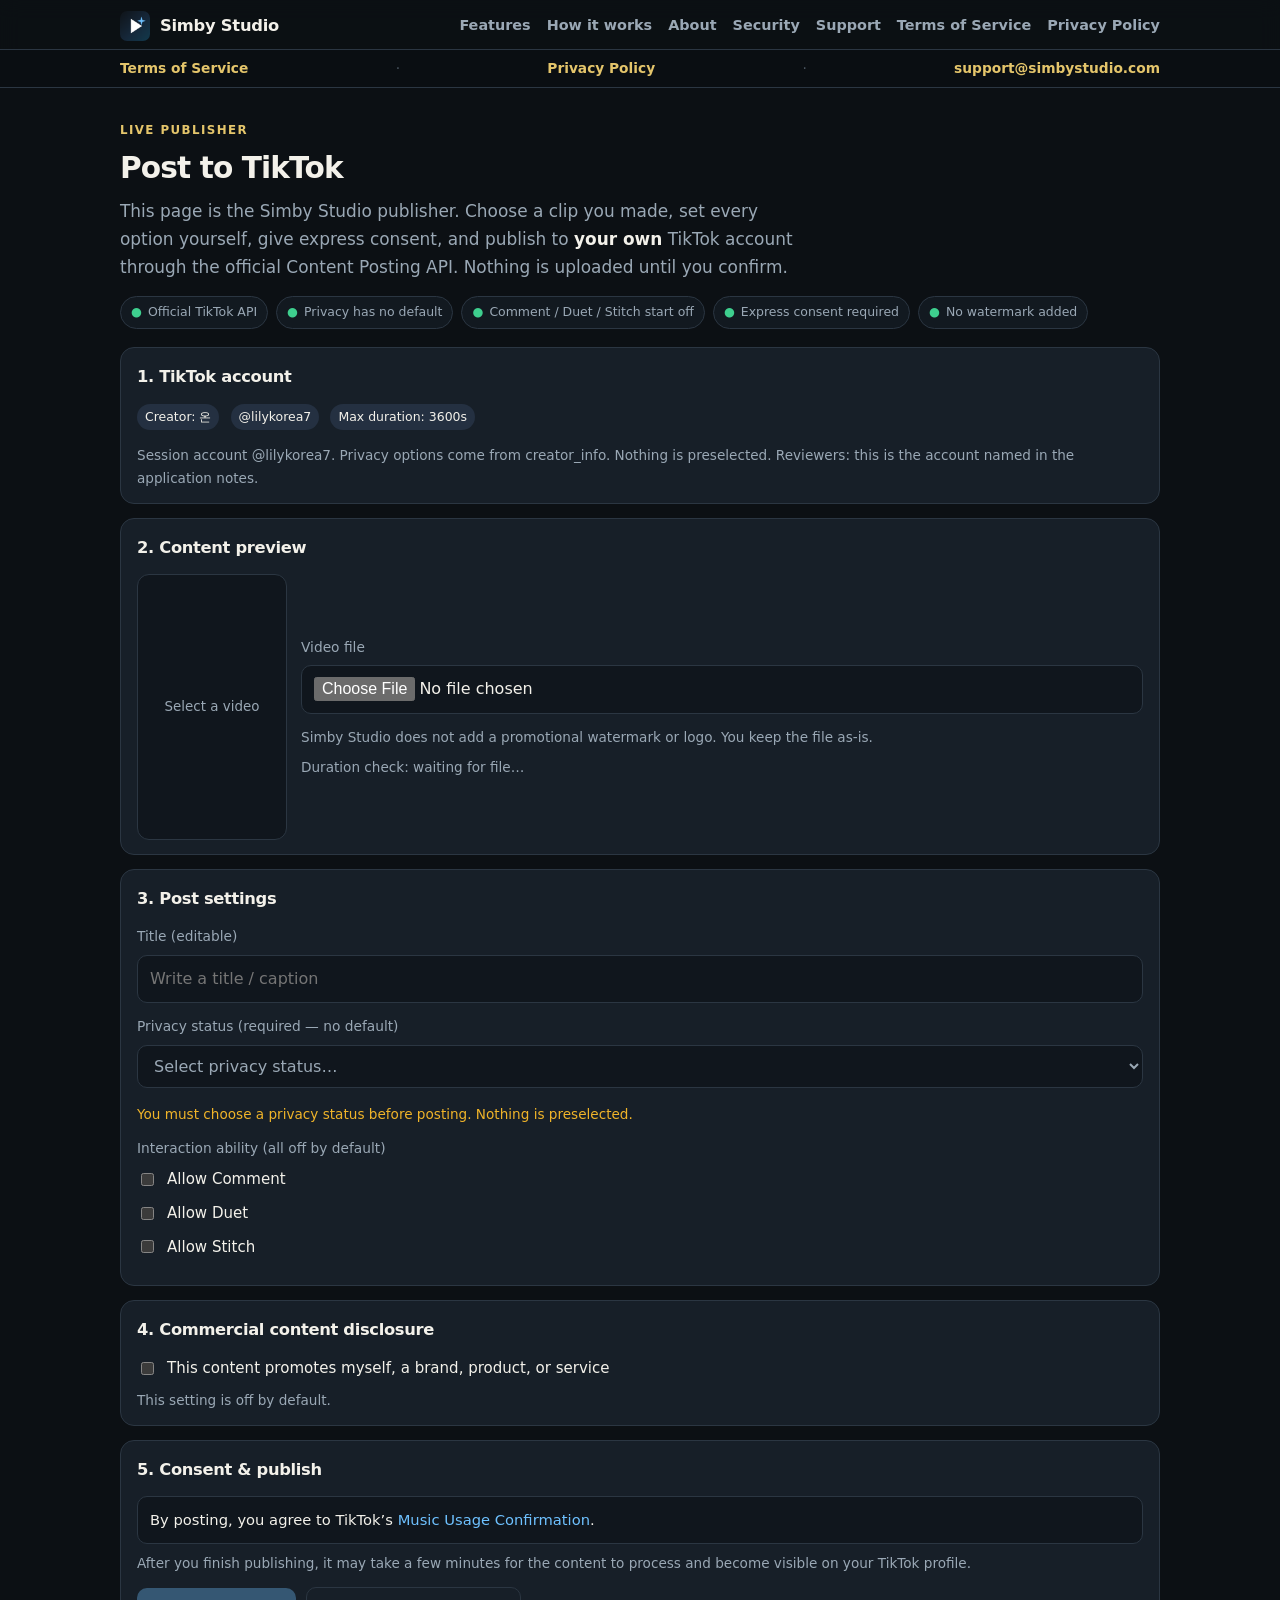
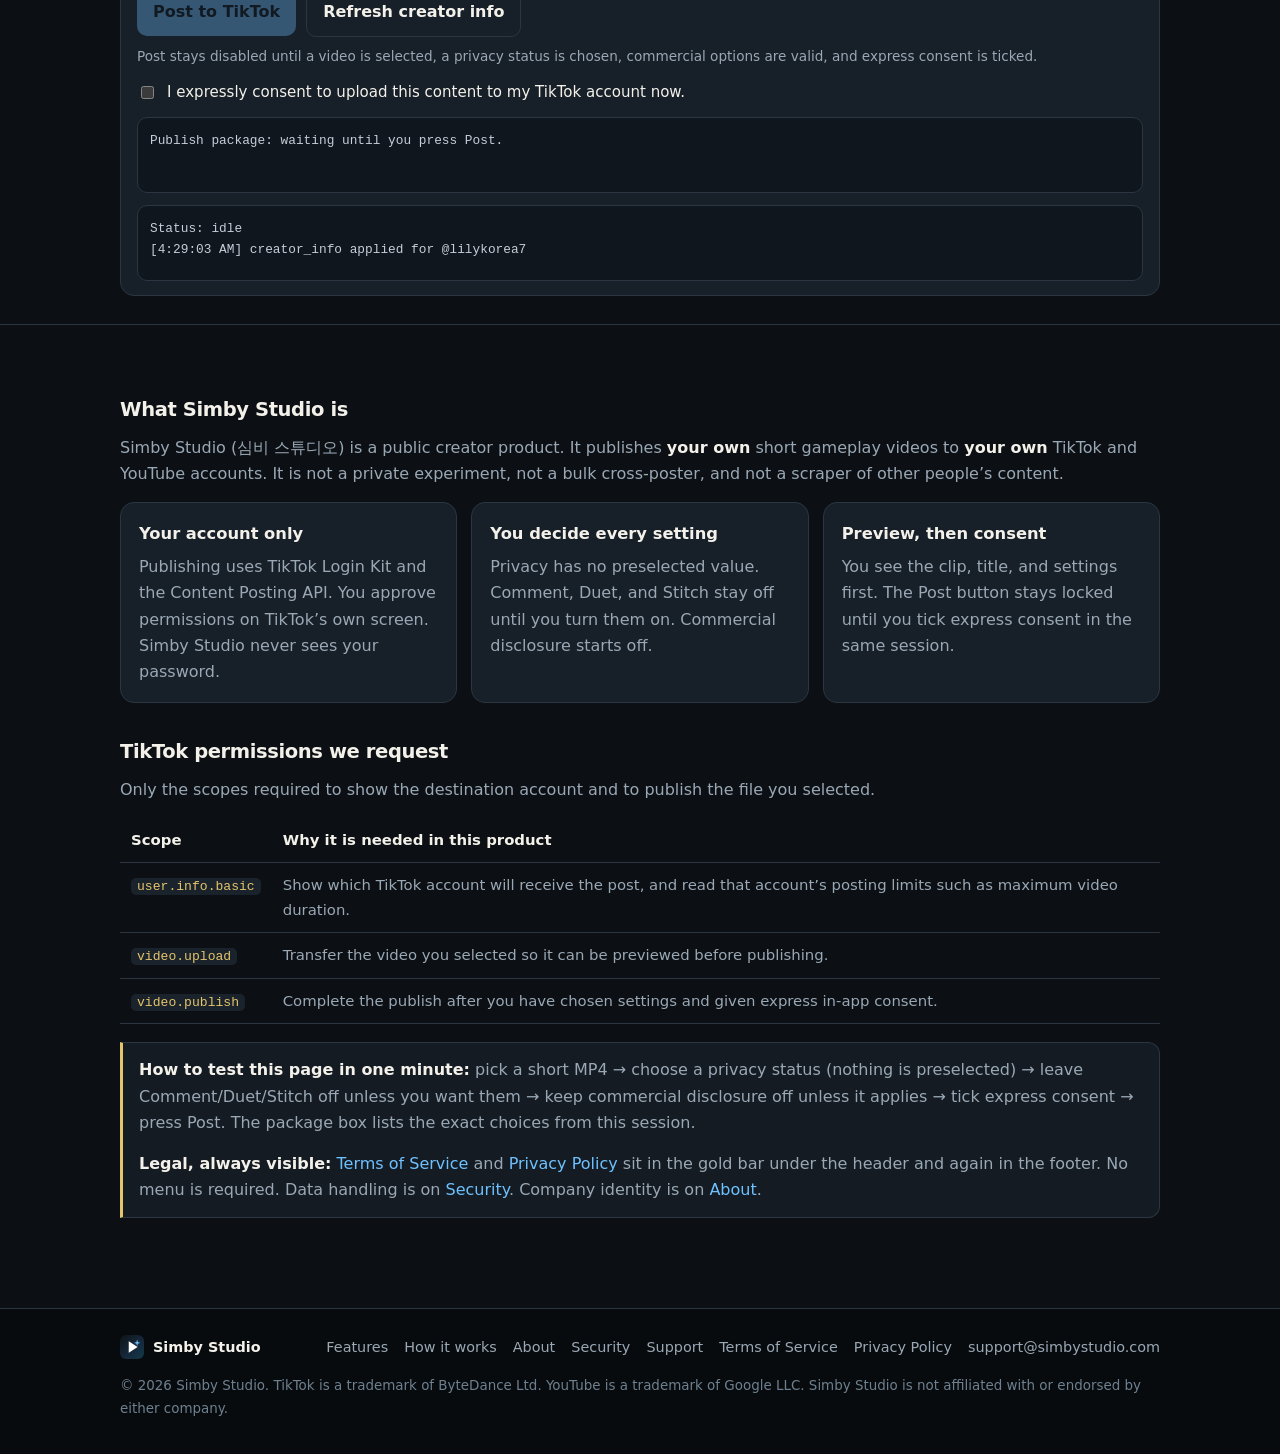
==== commit adc53a79: "Tell the truth on Post: show the real package, do not pretend the video is already live. Co-authored" ====
--- a/index.html
+++ b/index.html
@@ -166,6 +166,7 @@
               <input type="checkbox" id="expressConsent" />
               <span>I expressly consent to upload this content to my TikTok account now.</span>
             </label>
+            <div class="pub-log" id="packageBox">Publish package: waiting until you press Post.</div>
             <div class="pub-log" id="statusLog">Status: idle</div>
           </section>
         </div>
@@ -214,7 +215,8 @@
       </table>
 
       <div class="callout">
-        <p><strong>Legal, always visible:</strong> <a href="terms/">Terms of Service</a> and <a href="privacy-policy/">Privacy Policy</a> are in the gold bar under the header and again in the footer. No menu is required. Data handling is on <a href="security/">Security</a>. Company identity is on <a href="about/">About</a>.</p>
+        <p><strong>How to test this page in one minute:</strong> pick a short MP4 → choose a privacy status (nothing is preselected) → leave Comment/Duet/Stitch off unless you want them → keep commercial disclosure off unless it applies → tick express consent → press Post. The package box lists the exact choices from this session.</p>
+        <p><strong>Legal, always visible:</strong> <a href="terms/">Terms of Service</a> and <a href="privacy-policy/">Privacy Policy</a> sit in the gold bar under the header and again in the footer. No menu is required. Data handling is on <a href="security/">Security</a>. Company identity is on <a href="about/">About</a>.</p>
       </div>
     </div>
   </main>
